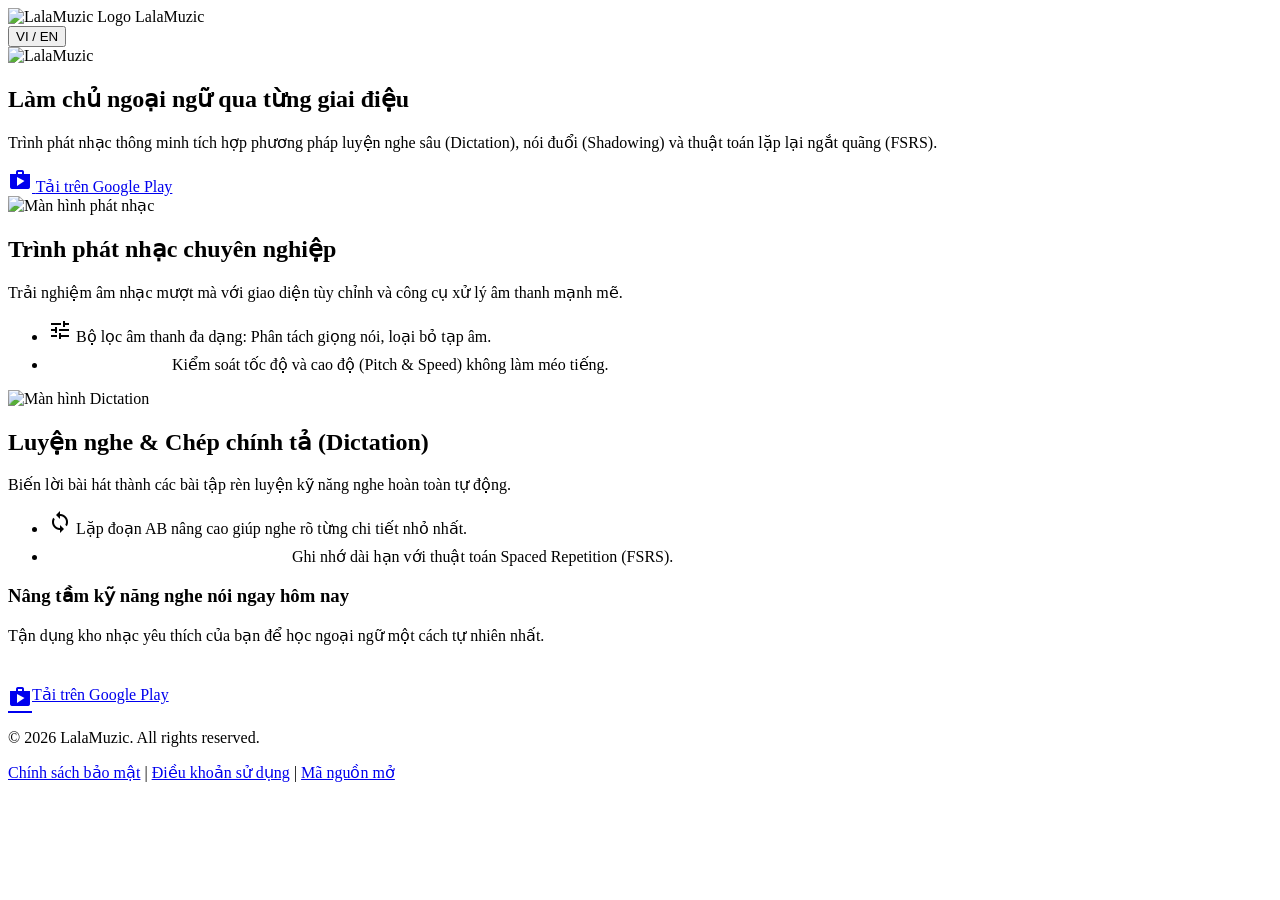
==== index.html @ 174fa98a "Create index.html" ====
<!DOCTYPE html>
<html lang="vi">
<head>
    <meta charset="UTF-8">
    <meta name="viewport" content="width=device-width, initial-scale=1.0">
    <meta name="description" content="LalaMuzic - Trình phát nhạc kết hợp học ngoại ngữ qua Dictation và Shadowing.">
    <title>LalaMuzic - Học ngoại ngữ qua âm nhạc</title>
    <!-- Bạn có thể thay logo.png bằng icon của LalaMuzic -->
    <link rel="icon" type="image/png" href="logo.png">
    <link href="https://fonts.googleapis.com/css2?family=Roboto:wght@300;400;500;700&display=swap" rel="stylesheet">
    <link href="https://fonts.googleapis.com/icon?family=Material+Icons" rel="stylesheet">
    <link rel="stylesheet" href="style.css">
</head>
<body>
    <div class="toolbar">
        <div class="toolbar-logo">
            <img src="logo.png" alt="LalaMuzic Logo">
            LalaMuzic
        </div>
        <div class="toolbar-actions">
            <button class="lang-btn" id="langToggle" onclick="toggleLanguage()">VI / EN</button>
        </div>
    </div>

    <section class="hero-section">
        <div class="hero-content">
            <img src="logo.png" alt="LalaMuzic" class="hero-logo">
            <h1 class="hero-slogan" data-i18n="slogan">Làm chủ ngoại ngữ qua từng giai điệu</h1>
            <p class="hero-subtitle" data-i18n="hero_desc">Trình phát nhạc thông minh tích hợp phương pháp luyện nghe sâu (Dictation), nói đuổi (Shadowing) và thuật toán lặp lại ngắt quãng (FSRS).</p>
            <a href="https://play.google.com/store/apps/details?id=com.lathedo.lalamuzic" class="playstore-btn" target="_blank">
                <i class="material-icons">shop</i>
                <span data-i18n="download">Tải trên Google Play</span>
            </a>
        </div>
    </section>

    <section class="feature-section bg-white">
        <div class="container-inner layout-zigzag">
            <div class="feature-visual">
                <div class="mockup-shape">
                    <div class="device-frame">
                        <!-- Cập nhật ảnh chụp màn hình app của bạn vào đây -->
                        <img src="player.png" alt="Màn hình phát nhạc" title="Giao diện LalaMuzic">
                    </div>
                </div>
            </div>
            <div class="feature-text">
                <h2 class="feature-title" data-i18n="box1_title">Trình phát nhạc chuyên nghiệp</h2>
                <p class="feature-desc" data-i18n="box1_desc">
                    Trải nghiệm âm nhạc mượt mà với giao diện tùy chỉnh và công cụ xử lý âm thanh mạnh mẽ.
                </p>
                <ul class="feature-list mt-4">
                    <li>
                        <i class="material-icons accent-icon">tune</i>
                        <span data-i18n="icon_filter">Bộ lọc âm thanh đa dạng: Phân tách giọng nói, loại bỏ tạp âm.</span>
                    </li>
                    <li>
                        <i class="material-icons accent-icon">speed</i>
                        <span data-i18n="icon_speed">Kiểm soát tốc độ và cao độ (Pitch & Speed) không làm méo tiếng.</span>
                    </li>
                </ul>
            </div>
        </div>
    </section>

    <section class="feature-section bg-alt">
        <div class="container-inner layout-zigzag reverse">
            <div class="feature-visual">
                <div class="mockup-shape">
                    <div class="device-frame">
                        <img src="dictation.png" alt="Màn hình Dictation">
                    </div>
                </div>
            </div>
            <div class="feature-text">
                <h2 class="feature-title" data-i18n="box2_title">Luyện nghe & Chép chính tả (Dictation)</h2>
                <p class="feature-desc" data-i18n="box2_desc">
                    Biến lời bài hát thành các bài tập rèn luyện kỹ năng nghe hoàn toàn tự động.
                </p>
                <ul class="feature-list mt-4">
                    <li>
                        <i class="material-icons accent-icon">loop</i>
                        <span data-i18n="icon_ab">Lặp đoạn AB nâng cao giúp nghe rõ từng chi tiết nhỏ nhất.</span>
                    </li>
                    <li>
                        <i class="material-icons accent-icon">psychology</i>
                        <span data-i18n="icon_fsrs">Ghi nhớ dài hạn với thuật toán Spaced Repetition (FSRS).</span>
                    </li>
                </ul>
            </div>
        </div>
    </section>

    <section class="cta-section">
        <div class="super__free">
            <h3 class="super__free-h3" data-i18n="free_title">Nâng tầm kỹ năng nghe nói ngay hôm nay</h3>
            <p class="super__free-description" data-i18n="free_desc">
                Tận dụng kho nhạc yêu thích của bạn để học ngoại ngữ một cách tự nhiên nhất.
            </p>
            <a href="https://play.google.com/store/apps/details?id=com.lathedo.lalamuzic" class="playstore-btn mt-4" target="_blank" style="margin-top: 24px; display: inline-flex;">
                <i class="material-icons">shop</i>
                <span data-i18n="download_cta">Tải trên Google Play</span>
            </a>
        </div>
    </section>

    <div class="footer">
        <p>&copy; 2026 LalaMuzic. All rights reserved.</p>
        <a href="policy_vi.html" id="link-policy" data-i18n="policy">Chính sách bảo mật</a> |
        <a href="terms_vi.html" id="link-terms" data-i18n="terms">Điều khoản sử dụng</a> |
        <a href="licenses_vi.html" id="link-licenses" data-i18n="licenses">Mã nguồn mở</a>
    </div>

    <script src="script.js"></script>
</body>
</html>
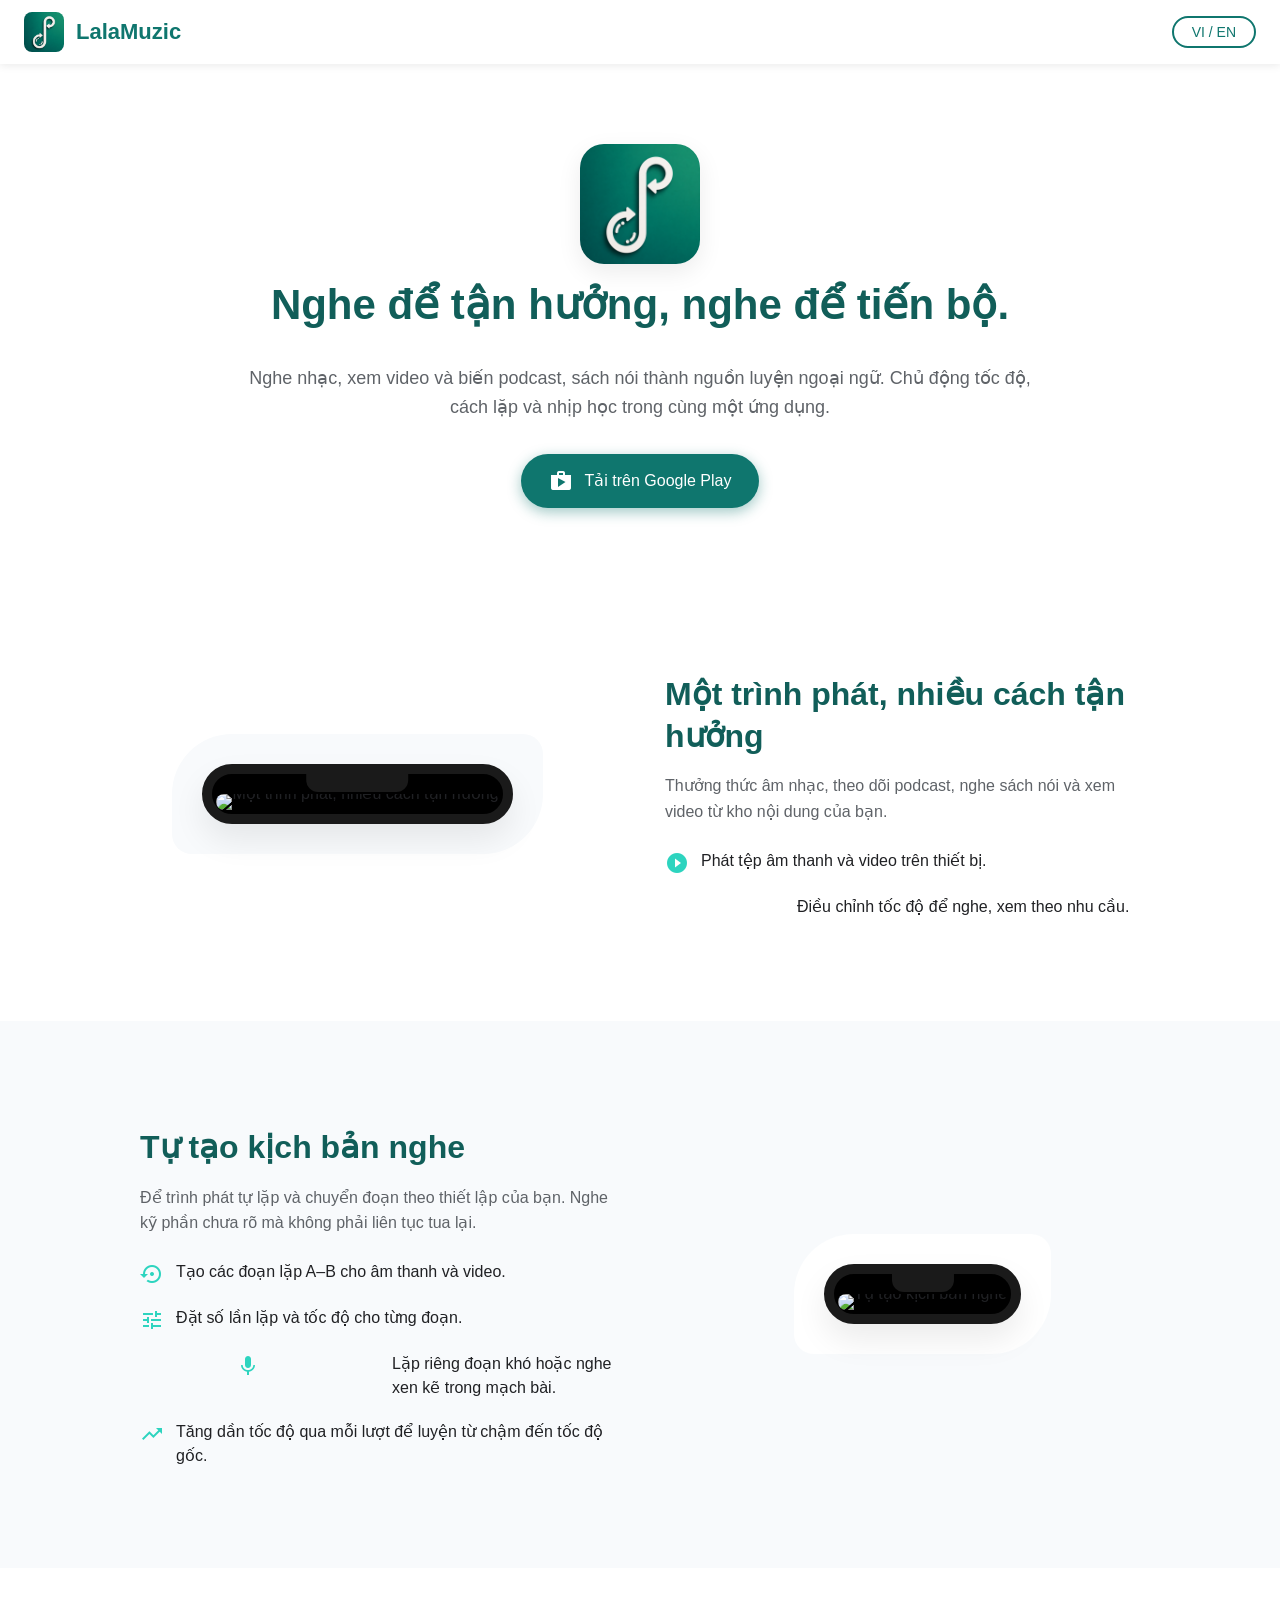
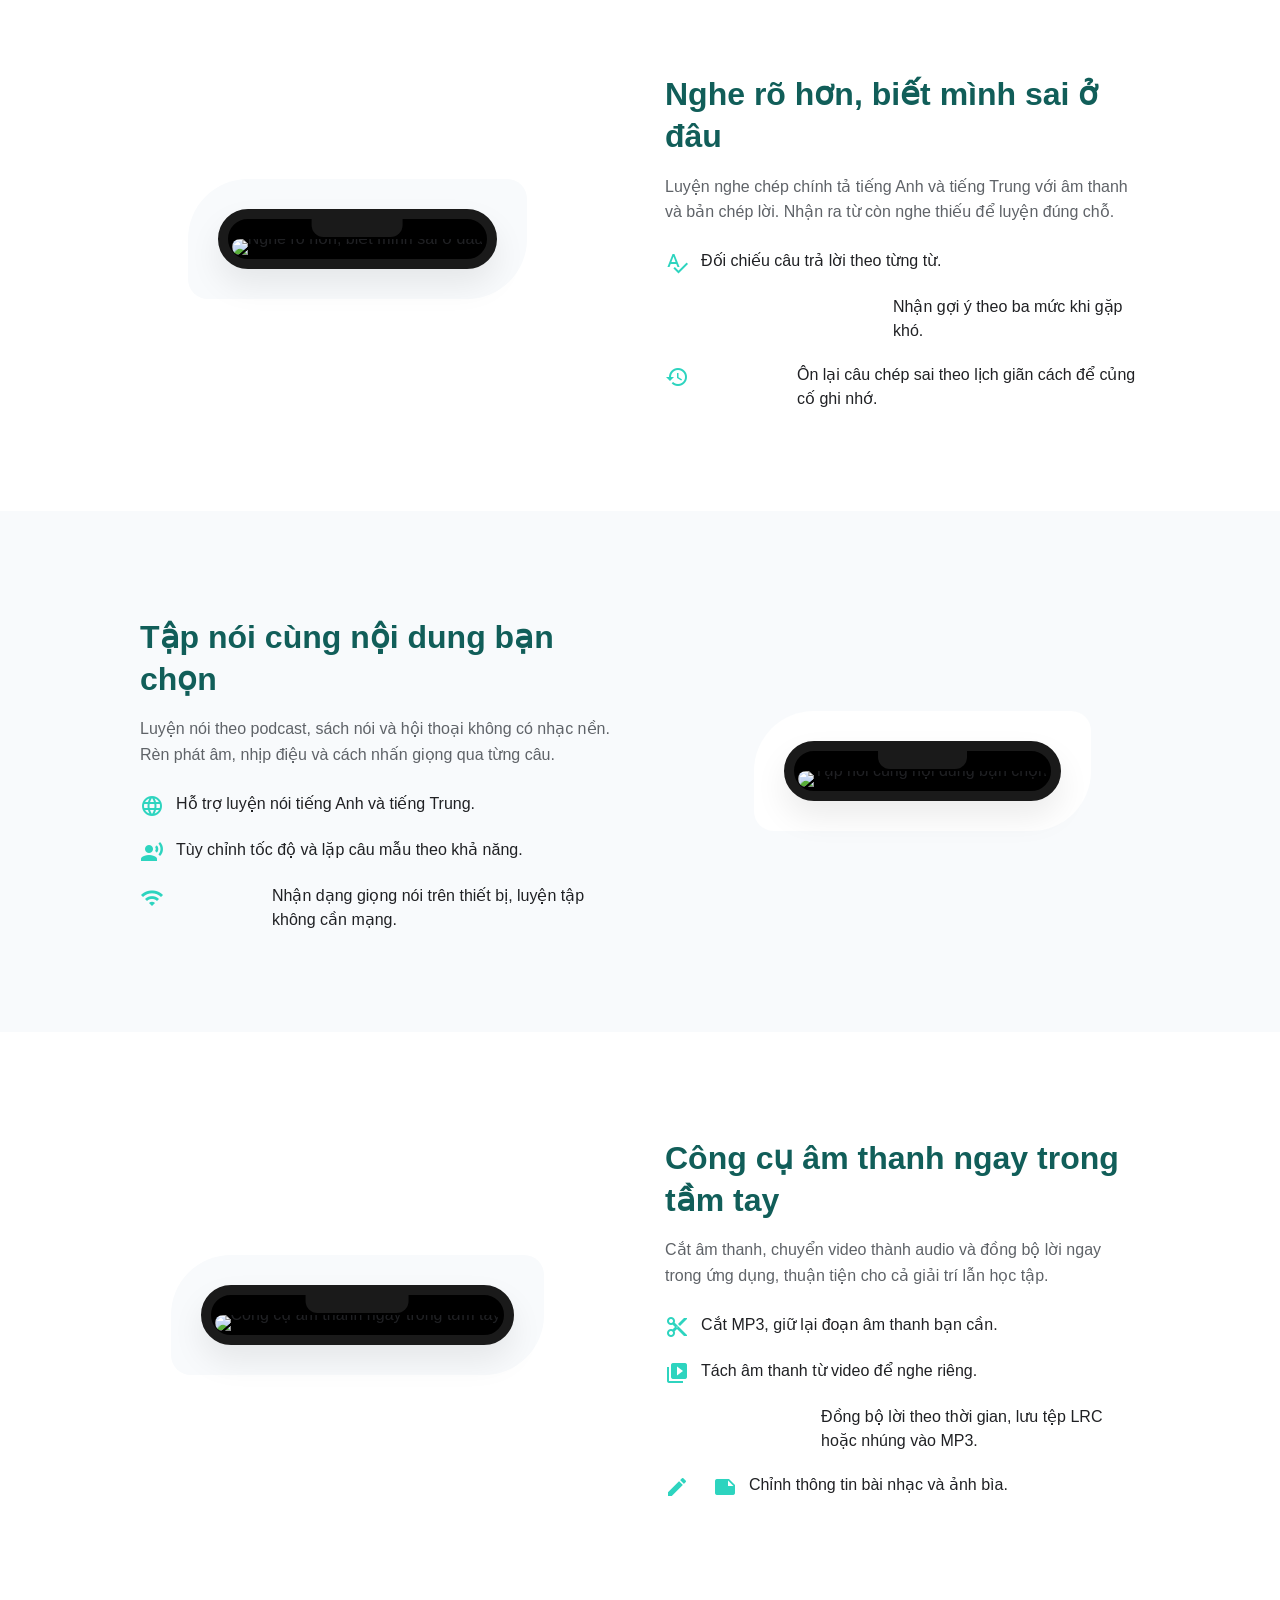
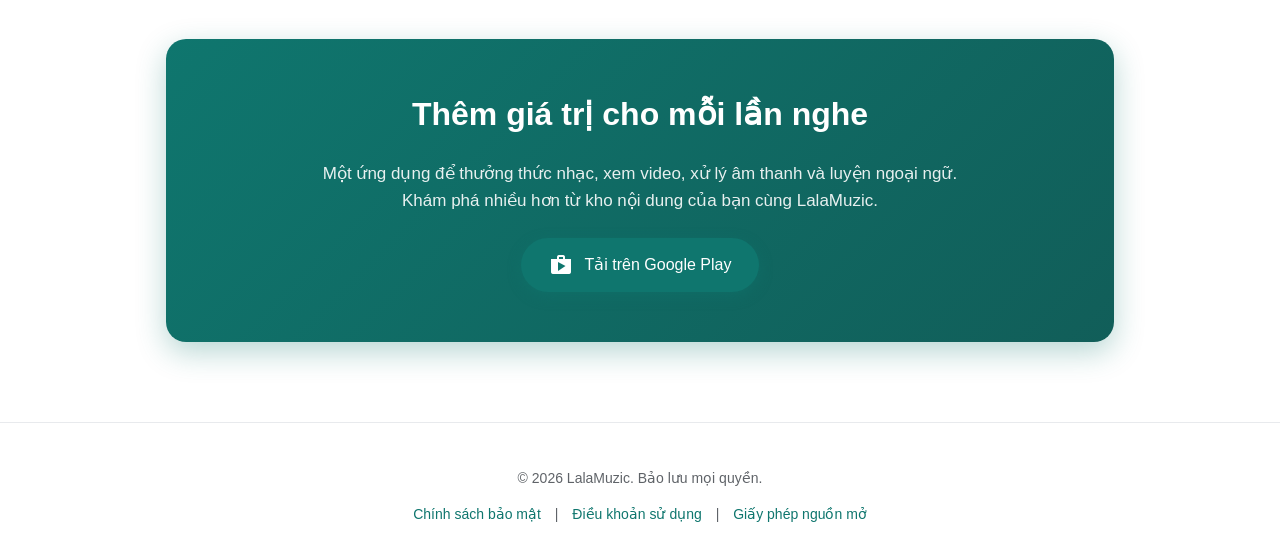
==== commit 0e60df91: "Update index.html" ====
--- a/index.html
+++ b/index.html
@@ -3,114 +3,228 @@
 <head>
     <meta charset="UTF-8">
     <meta name="viewport" content="width=device-width, initial-scale=1.0">
-    <meta name="description" content="LalaMuzic - Trình phát nhạc kết hợp học ngoại ngữ qua Dictation và Shadowing.">
-    <title>LalaMuzic - Học ngoại ngữ qua âm nhạc</title>
-    <!-- Bạn có thể thay logo.png bằng icon của LalaMuzic -->
+    <meta name="description" content="Nghe nhạc, xem video và luyện ngoại ngữ với LalaMuzic.">
+    <title>LalaMuzic — Thưởng thức âm nhạc, phát triển ngoại ngữ</title>
     <link rel="icon" type="image/png" href="logo.png">
     <link href="https://fonts.googleapis.com/css2?family=Roboto:wght@300;400;500;700&display=swap" rel="stylesheet">
     <link href="https://fonts.googleapis.com/icon?family=Material+Icons" rel="stylesheet">
     <link rel="stylesheet" href="style.css">
 </head>
 <body>
-    <div class="toolbar">
-        <div class="toolbar-logo">
-            <img src="logo.png" alt="LalaMuzic Logo">
-            LalaMuzic
-        </div>
-        <div class="toolbar-actions">
-            <button class="lang-btn" id="langToggle" onclick="toggleLanguage()">VI / EN</button>
-        </div>
-    </div>
-
-    <section class="hero-section">
-        <div class="hero-content">
-            <img src="logo.png" alt="LalaMuzic" class="hero-logo">
-            <h1 class="hero-slogan" data-i18n="slogan">Làm chủ ngoại ngữ qua từng giai điệu</h1>
-            <p class="hero-subtitle" data-i18n="hero_desc">Trình phát nhạc thông minh tích hợp phương pháp luyện nghe sâu (Dictation), nói đuổi (Shadowing) và thuật toán lặp lại ngắt quãng (FSRS).</p>
-            <a href="https://play.google.com/store/apps/details?id=com.lathedo.lalamuzic" class="playstore-btn" target="_blank">
-                <i class="material-icons">shop</i>
-                <span data-i18n="download">Tải trên Google Play</span>
-            </a>
-        </div>
-    </section>
-
-    <section class="feature-section bg-white">
-        <div class="container-inner layout-zigzag">
-            <div class="feature-visual">
-                <div class="mockup-shape">
-                    <div class="device-frame">
-                        <!-- Cập nhật ảnh chụp màn hình app của bạn vào đây -->
-                        <img src="player.png" alt="Màn hình phát nhạc" title="Giao diện LalaMuzic">
-                    </div>
-                </div>
-            </div>
-            <div class="feature-text">
-                <h2 class="feature-title" data-i18n="box1_title">Trình phát nhạc chuyên nghiệp</h2>
-                <p class="feature-desc" data-i18n="box1_desc">
-                    Trải nghiệm âm nhạc mượt mà với giao diện tùy chỉnh và công cụ xử lý âm thanh mạnh mẽ.
-                </p>
-                <ul class="feature-list mt-4">
-                    <li>
-                        <i class="material-icons accent-icon">tune</i>
-                        <span data-i18n="icon_filter">Bộ lọc âm thanh đa dạng: Phân tách giọng nói, loại bỏ tạp âm.</span>
-                    </li>
-                    <li>
-                        <i class="material-icons accent-icon">speed</i>
-                        <span data-i18n="icon_speed">Kiểm soát tốc độ và cao độ (Pitch & Speed) không làm méo tiếng.</span>
-                    </li>
-                </ul>
-            </div>
-        </div>
-    </section>
-
-    <section class="feature-section bg-alt">
-        <div class="container-inner layout-zigzag reverse">
-            <div class="feature-visual">
-                <div class="mockup-shape">
-                    <div class="device-frame">
-                        <img src="dictation.png" alt="Màn hình Dictation">
-                    </div>
-                </div>
-            </div>
-            <div class="feature-text">
-                <h2 class="feature-title" data-i18n="box2_title">Luyện nghe & Chép chính tả (Dictation)</h2>
-                <p class="feature-desc" data-i18n="box2_desc">
-                    Biến lời bài hát thành các bài tập rèn luyện kỹ năng nghe hoàn toàn tự động.
-                </p>
-                <ul class="feature-list mt-4">
-                    <li>
-                        <i class="material-icons accent-icon">loop</i>
-                        <span data-i18n="icon_ab">Lặp đoạn AB nâng cao giúp nghe rõ từng chi tiết nhỏ nhất.</span>
-                    </li>
-                    <li>
-                        <i class="material-icons accent-icon">psychology</i>
-                        <span data-i18n="icon_fsrs">Ghi nhớ dài hạn với thuật toán Spaced Repetition (FSRS).</span>
-                    </li>
-                </ul>
-            </div>
-        </div>
-    </section>
-
-    <section class="cta-section">
-        <div class="super__free">
-            <h3 class="super__free-h3" data-i18n="free_title">Nâng tầm kỹ năng nghe nói ngay hôm nay</h3>
-            <p class="super__free-description" data-i18n="free_desc">
-                Tận dụng kho nhạc yêu thích của bạn để học ngoại ngữ một cách tự nhiên nhất.
-            </p>
-            <a href="https://play.google.com/store/apps/details?id=com.lathedo.lalamuzic" class="playstore-btn mt-4" target="_blank" style="margin-top: 24px; display: inline-flex;">
-                <i class="material-icons">shop</i>
-                <span data-i18n="download_cta">Tải trên Google Play</span>
-            </a>
-        </div>
-    </section>
-
-    <div class="footer">
-        <p>&copy; 2026 LalaMuzic. All rights reserved.</p>
-        <a href="policy_vi.html" id="link-policy" data-i18n="policy">Chính sách bảo mật</a> |
-        <a href="terms_vi.html" id="link-terms" data-i18n="terms">Điều khoản sử dụng</a> |
-        <a href="licenses_vi.html" id="link-licenses" data-i18n="licenses">Mã nguồn mở</a>
-    </div>
-
-    <script src="script.js"></script>
+<div class="toolbar">
+    <div class="toolbar-logo">
+        <img src="logo.png" alt="LalaMuzic Logo">
+        LalaMuzic
+    </div>
+    <div class="toolbar-actions">
+        <button class="lang-btn" id="langToggle" onclick="toggleLanguage()">VI / EN</button>
+    </div>
+</div>
+
+<!-- PHẦN GIỚI THIỆU -->
+<section class="hero-section">
+    <div class="hero-content">
+        <img src="logo.png" alt="LalaMuzic" class="hero-logo">
+        <h1 class="hero-slogan">Nghe để tận hưởng, nghe để tiến bộ.</h1>
+        <p class="hero-subtitle">Nghe nhạc, xem video và biến podcast, sách nói thành nguồn luyện ngoại ngữ. Chủ động tốc độ, cách lặp và nhịp học trong cùng một ứng dụng.</p>
+        <a href="https://play.google.com/store/apps/details?id=com.lathedo.lalamuzic" class="playstore-btn" target="_blank">
+            <i class="material-icons">shop</i>
+            <span>Tải trên Google Play</span>
+        </a>
+    </div>
+</section>
+
+<!-- TÍNH NĂNG 1 -->
+<section class="feature-section bg-white">
+    <div class="container-inner layout-zigzag">
+        <div class="feature-visual">
+            <div class="mockup-shape">
+                <div class="device-frame">
+                    <img src="TN1.jpg" alt="Một trình phát, nhiều cách tận hưởng">
+                </div>
+            </div>
+        </div>
+        <div class="feature-text">
+            <h2 class="feature-title">Một trình phát, nhiều cách tận hưởng</h2>
+            <p class="feature-desc">
+                Thưởng thức âm nhạc, theo dõi podcast, nghe sách nói và xem video từ kho nội dung của bạn.
+            </p>
+            <ul class="feature-list mt-4">
+                <li>
+                    <i class="material-icons accent-icon">play_circle_filled</i>
+                    <span>Phát tệp âm thanh và video trên thiết bị.</span>
+                </li>
+                <li>
+                    <i class="material-icons accent-icon">speed</i>
+                    <span>Điều chỉnh tốc độ để nghe, xem theo nhu cầu.</span>
+                </li>
+            </ul>
+        </div>
+    </div>
+</section>
+
+<!-- TÍNH NĂNG 2 -->
+<section class="feature-section bg-alt">
+    <div class="container-inner layout-zigzag reverse">
+        <div class="feature-visual">
+            <div class="mockup-shape">
+                <div class="device-frame">
+                    <img src="TN2.jpg" alt="Tự tạo kịch bản nghe">
+                </div>
+            </div>
+        </div>
+        <div class="feature-text">
+            <h2 class="feature-title">Tự tạo kịch bản nghe</h2>
+            <p class="feature-desc">
+                Để trình phát tự lặp và chuyển đoạn theo thiết lập của bạn. Nghe kỹ phần chưa rõ mà không phải liên tục tua lại.
+            </p>
+            <ul class="feature-list mt-4">
+                <li>
+                    <i class="material-icons accent-icon">settings_backup_restore</i>
+                    <span>Tạo các đoạn lặp A–B cho âm thanh và video.</span>
+                </li>
+                <li>
+                    <i class="material-icons accent-icon">tune</i>
+                    <span>Đặt số lần lặp và tốc độ cho từng đoạn.</span>
+                </li>
+                <li>
+                    <i class="material-icons accent-icon">dynamic_feed</i>
+                    <span>Lặp riêng đoạn khó hoặc nghe xen kẽ trong mạch bài.</span>
+                </li>
+                <li>
+                    <i class="material-icons accent-icon">trending_up</i>
+                    <span>Tăng dần tốc độ qua mỗi lượt để luyện từ chậm đến tốc độ gốc.</span>
+                </li>
+            </ul>
+        </div>
+    </div>
+</section>
+
+<!-- TÍNH NĂNG 3 -->
+<section class="feature-section bg-white">
+    <div class="container-inner layout-zigzag">
+        <div class="feature-visual">
+            <div class="mockup-shape">
+                <div class="device-frame">
+                    <img src="TN3.jpg" alt="Nghe rõ hơn, biết mình sai ở đâu">
+                </div>
+            </div>
+        </div>
+        <div class="feature-text">
+            <h2 class="feature-title">Nghe rõ hơn, biết mình sai ở đâu</h2>
+            <p class="feature-desc">
+                Luyện nghe chép chính tả tiếng Anh và tiếng Trung với âm thanh và bản chép lời. Nhận ra từ còn nghe thiếu để luyện đúng chỗ.
+            </p>
+            <ul class="feature-list mt-4">
+                <li>
+                    <i class="material-icons accent-icon">spellcheck</i>
+                    <span>Đối chiếu câu trả lời theo từng từ.</span>
+                </li>
+                <li>
+                    <i class="material-icons accent-icon">lightbulb</i>
+                    <span>Nhận gợi ý theo ba mức khi gặp khó.</span>
+                </li>
+                <li>
+                    <i class="material-icons accent-icon">history_edu</i>
+                    <span>Ôn lại câu chép sai theo lịch giãn cách để củng cố ghi nhớ.</span>
+                </li>
+            </ul>
+        </div>
+    </div>
+</section>
+
+<!-- TÍNH NĂNG 4 -->
+<section class="feature-section bg-alt">
+    <div class="container-inner layout-zigzag reverse">
+        <div class="feature-visual">
+            <div class="mockup-shape">
+                <div class="device-frame">
+                    <img src="TN4.jpg" alt="Tập nói cùng nội dung bạn chọn">
+                </div>
+            </div>
+        </div>
+        <div class="feature-text">
+            <h2 class="feature-title">Tập nói cùng nội dung bạn chọn</h2>
+            <p class="feature-desc">
+                Luyện nói theo podcast, sách nói và hội thoại không có nhạc nền. Rèn phát âm, nhịp điệu và cách nhấn giọng qua từng câu.
+            </p>
+            <ul class="feature-list mt-4">
+                <li>
+                    <i class="material-icons accent-icon">language</i>
+                    <span>Hỗ trợ luyện nói tiếng Anh và tiếng Trung.</span>
+                </li>
+                <li>
+                    <i class="material-icons accent-icon">record_voice_over</i>
+                    <span>Tùy chỉnh tốc độ và lặp câu mẫu theo khả năng.</span>
+                </li>
+                <li>
+                    <i class="material-icons accent-icon">wifi_off</i>
+                    <span>Nhận dạng giọng nói trên thiết bị, luyện tập không cần mạng.</span>
+                </li>
+            </ul>
+        </div>
+    </div>
+</section>
+
+<!-- TÍNH NĂNG 5 -->
+<section class="feature-section bg-white">
+    <div class="container-inner layout-zigzag">
+        <div class="feature-visual">
+            <div class="mockup-shape">
+                <div class="device-frame">
+                    <img src="TN5.jpg" alt="Công cụ âm thanh ngay trong tầm tay">
+                </div>
+            </div>
+        </div>
+        <div class="feature-text">
+            <h2 class="feature-title">Công cụ âm thanh ngay trong tầm tay</h2>
+            <p class="feature-desc">
+                Cắt âm thanh, chuyển video thành audio và đồng bộ lời ngay trong ứng dụng, thuận tiện cho cả giải trí lẫn học tập.
+            </p>
+            <ul class="feature-list mt-4">
+                <li>
+                    <i class="material-icons accent-icon">content_cut</i>
+                    <span>Cắt MP3, giữ lại đoạn âm thanh bạn cần.</span>
+                </li>
+                <li>
+                    <i class="material-icons accent-icon">video_library</i>
+                    <span>Tách âm thanh từ video để nghe riêng.</span>
+                </li>
+                <li>
+                    <i class="material-icons accent-icon">lyrics</i>
+                    <span>Đồng bộ lời theo thời gian, lưu tệp LRC hoặc nhúng vào MP3.</span>
+                </li>
+                <li>
+                    <i class="material-icons accent-icon">edit_note</i>
+                    <span>Chỉnh thông tin bài nhạc và ảnh bìa.</span>
+                </li>
+            </ul>
+        </div>
+    </div>
+</section>
+
+<!-- LỜI KÊU GỌI CUỐI TRANG -->
+<section class="cta-section">
+    <div class="super__free">
+        <h3 class="super__free-h3">Thêm giá trị cho mỗi lần nghe</h3>
+        <p class="super__free-description">
+            Một ứng dụng để thưởng thức nhạc, xem video, xử lý âm thanh và luyện ngoại ngữ. Khám phá nhiều hơn từ kho nội dung của bạn cùng LalaMuzic.
+        </p>
+        <a href="https://play.google.com/store/apps/details?id=com.lathedo.lalamuzic" class="playstore-btn mt-4" target="_blank" style="margin-top: 24px; display: inline-flex;">
+            <i class="material-icons">shop</i>
+            <span>Tải trên Google Play</span>
+        </a>
+    </div>
+</section>
+
+<!-- CHÂN TRANG -->
+<div class="footer">
+    <p>&copy; 2026 LalaMuzic. Bảo lưu mọi quyền.</p>
+    <a href="policy_vi.html" id="link-policy">Chính sách bảo mật</a> |
+    <a href="terms_vi.html" id="link-terms">Điều khoản sử dụng</a> |
+    <a href="licenses_vi.html" id="link-licenses">Giấy phép nguồn mở</a>
+</div>
+
+<script src="script.js"></script>
 </body>
 </html>
--- a/style.css
+++ b/style.css
@@ -0,0 +1,236 @@
+/* --- Hệ thống Biến số Màu sắc (Chế độ Sáng) --- */
+:root {
+    --primary-color: #0F766E; /* Xanh ngọc Ocean Teal */
+    --primary-dark: #115E59;
+    --accent-color: #2DD4BF;
+    --cta-color: #0F766E;
+    --cta-hover: #115E59;
+    
+    /* Màu nền & Chữ */
+    --text-main: #202124;
+    --text-light: #5F6368;
+    --bg-white: #FFFFFF;
+    --section-bg-alt: #F8FAFC;
+    --toolbar-bg: #FFFFFF;
+    --card-bg: #FFFFFF;
+    --border-color: #E8EAED;
+    --shadow-color: rgba(0,0,0,0.08);
+}
+
+/* --- Chế độ Tối (Dark Mode Tự động) --- */
+@media (prefers-color-scheme: dark) {
+    :root {
+        --text-main: #E2E8F0;
+        --text-light: #94A3B8;
+        --bg-white: #0F172A;
+        --section-bg-alt: #1E293B;
+        --toolbar-bg: #0F172A;
+        --card-bg: #1E293B;
+        --border-color: #334155;
+        --shadow-color: rgba(0,0,0,0.4);
+    }
+}
+
+body {
+    font-family: 'Roboto', sans-serif;
+    margin: 0;
+    padding: 0;
+    background-color: var(--bg-white);
+    color: var(--text-main);
+    padding-top: 64px;
+    line-height: 1.6;
+}
+
+/* --- Toolbar --- */
+.toolbar {
+    position: fixed;
+    top: 0;
+    left: 0;
+    width: 100%;
+    height: 64px;
+    background-color: var(--toolbar-bg);
+    box-shadow: 0 2px 8px var(--shadow-color);
+    display: flex;
+    justify-content: space-between;
+    align-items: center;
+    padding: 0 24px;
+    box-sizing: border-box;
+    z-index: 1000;
+}
+.toolbar-logo {
+    display: flex;
+    align-items: center;
+    gap: 12px;
+    font-weight: 700;
+    font-size: 22px;
+    color: var(--primary-color);
+}
+.toolbar-logo img {
+    height: 40px;
+    width: auto;
+    border-radius: 8px;
+}
+.toolbar-actions {
+    display: flex;
+    align-items: center;
+    gap: 12px;
+}
+
+/* Nút Ngôn ngữ */
+.lang-btn {
+    background-color: transparent;
+    border: 2px solid var(--primary-color);
+    color: var(--primary-color);
+    padding: 6px 18px;
+    border-radius: 24px;
+    cursor: pointer;
+    font-weight: 500;
+    font-size: 14px;
+    transition: all 0.3s ease;
+}
+.lang-btn:hover {
+    background-color: var(--primary-color);
+    color: #FFF;
+}
+
+/* --- Hero Section --- */
+.hero-section {
+    text-align: center;
+    padding: 80px 20px 60px;
+    background-color: var(--bg-white);
+}
+.hero-content { max-width: 800px; margin: 0 auto; display: flex; flex-direction: column; align-items: center;}
+.hero-logo { width: 120px; margin-bottom: 16px; border-radius: 24px; box-shadow: 0 8px 24px var(--shadow-color);}
+.hero-slogan {
+    font-size: 42px;
+    font-weight: 700;
+    margin: 0 0 16px 0;
+    color: var(--primary-dark);
+    line-height: 1.2;
+}
+.hero-subtitle {
+    font-size: 18px;
+    color: var(--text-light);
+    margin-bottom: 32px;
+    line-height: 1.6;
+}
+
+/* Nút CTA */
+.playstore-btn {
+    display: inline-flex;
+    align-items: center;
+    gap: 12px;
+    background-color: var(--cta-color);
+    color: white;
+    padding: 14px 28px;
+    border-radius: 28px;
+    text-decoration: none;
+    font-weight: 500;
+    font-size: 16px;
+    box-shadow: 0 4px 14px rgba(15, 118, 110, 0.4);
+    transition: all 0.3s cubic-bezier(0.25, 0.8, 0.25, 1);
+}
+.playstore-btn:hover {
+    background-color: var(--cta-hover);
+    box-shadow: 0 6px 20px rgba(15, 118, 110, 0.6);
+    transform: translateY(-2px);
+}
+
+/* --- Sections Bố cục Zig-Zag --- */
+.feature-section { padding: 80px 20px; }
+.bg-white { background-color: var(--bg-white); }
+.bg-alt { background-color: var(--section-bg-alt); }
+.container-inner {
+    max-width: 1040px;
+    margin: 0 auto;
+    display: flex;
+    flex-direction: column;
+    align-items: center;
+    gap: 50px;
+}
+@media (min-width: 800px) {
+    .container-inner.layout-zigzag { flex-direction: row; justify-content: space-between; align-items: center; }
+    .container-inner.reverse { flex-direction: row-reverse; }
+    .feature-visual { flex: 1; display: flex; justify-content: center; }
+    .feature-text { flex: 1; padding: 0 20px; }
+}
+
+/* --- Thiết bị Mockup --- */
+.mockup-shape {
+    background: var(--section-bg-alt);
+    border-radius: 60px 20px 60px 20px;
+    padding: 30px;
+    display: inline-flex;
+    justify-content: center;
+}
+.bg-alt .mockup-shape { background: var(--bg-white); }
+.device-frame {
+    border: 10px solid #1a1a1a;
+    border-radius: 36px;
+    box-shadow: inset 0 0 0 4px #000, 0 16px 32px var(--shadow-color);
+    background: #000;
+    display: inline-block;
+    position: relative;
+    line-height: 0;
+    padding-top: 20px; 
+    padding-bottom: 4px; 
+}
+.device-frame::before {
+    content: '';
+    position: absolute;
+    top: 0;
+    left: 50%;
+    transform: translateX(-50%);
+    width: 35%; 
+    height: 18px; 
+    background: #1a1a1a;
+    border-bottom-left-radius: 12px;
+    border-bottom-right-radius: 12px;
+    z-index: 10;
+}
+.device-frame img {
+    max-height: 520px;
+    width: auto;
+    display: block;
+    border-radius: 16px; 
+    margin: 0 4px; 
+}
+
+/* --- Typography Nội dung --- */
+.feature-title {
+    font-size: 32px;
+    font-weight: 700;
+    color: var(--primary-dark);
+    margin-bottom: 16px;
+    line-height: 1.3;
+}
+.feature-desc {
+    font-size: 16px;
+    color: var(--text-light);
+    margin-bottom: 24px;
+    line-height: 1.6;
+}
+.mt-4 { margin-top: 24px; }
+.feature-list { list-style: none; padding: 0; margin: 0; }
+.feature-list li { display: flex; align-items: flex-start; gap: 12px; margin-bottom: 20px; line-height: 1.5; }
+.accent-icon { color: var(--accent-color); font-size: 24px; margin-top: 2px; }
+
+/* --- Kêu gọi hành động --- */
+.cta-section { padding: 40px 20px 80px; background-color: var(--bg-white); }
+.super__free {
+    max-width: 900px; margin: 0 auto;
+    background: linear-gradient(135deg, var(--primary-color), var(--primary-dark));
+    color: white; padding: 50px 24px; border-radius: 20px; text-align: center;
+    box-shadow: 0 10px 30px rgba(15, 118, 110, 0.3);
+}
+.super__free-h3 { font-size: 32px; margin: 0 0 20px 0; }
+.super__free-description { font-size: 17px; line-height: 1.6; max-width: 650px; margin: 0 auto; opacity: 0.9; }
+
+/* --- Footer --- */
+.footer {
+    text-align: center; padding: 30px 20px;
+    border-top: 1px solid var(--border-color); font-size: 14px;
+    color: var(--text-light); background-color: var(--bg-white);
+}
+.footer a { color: var(--primary-color); text-decoration: none; margin: 0 10px; font-weight: 500; transition: color 0.2s; }
+.footer a:hover { color: var(--accent-color); }
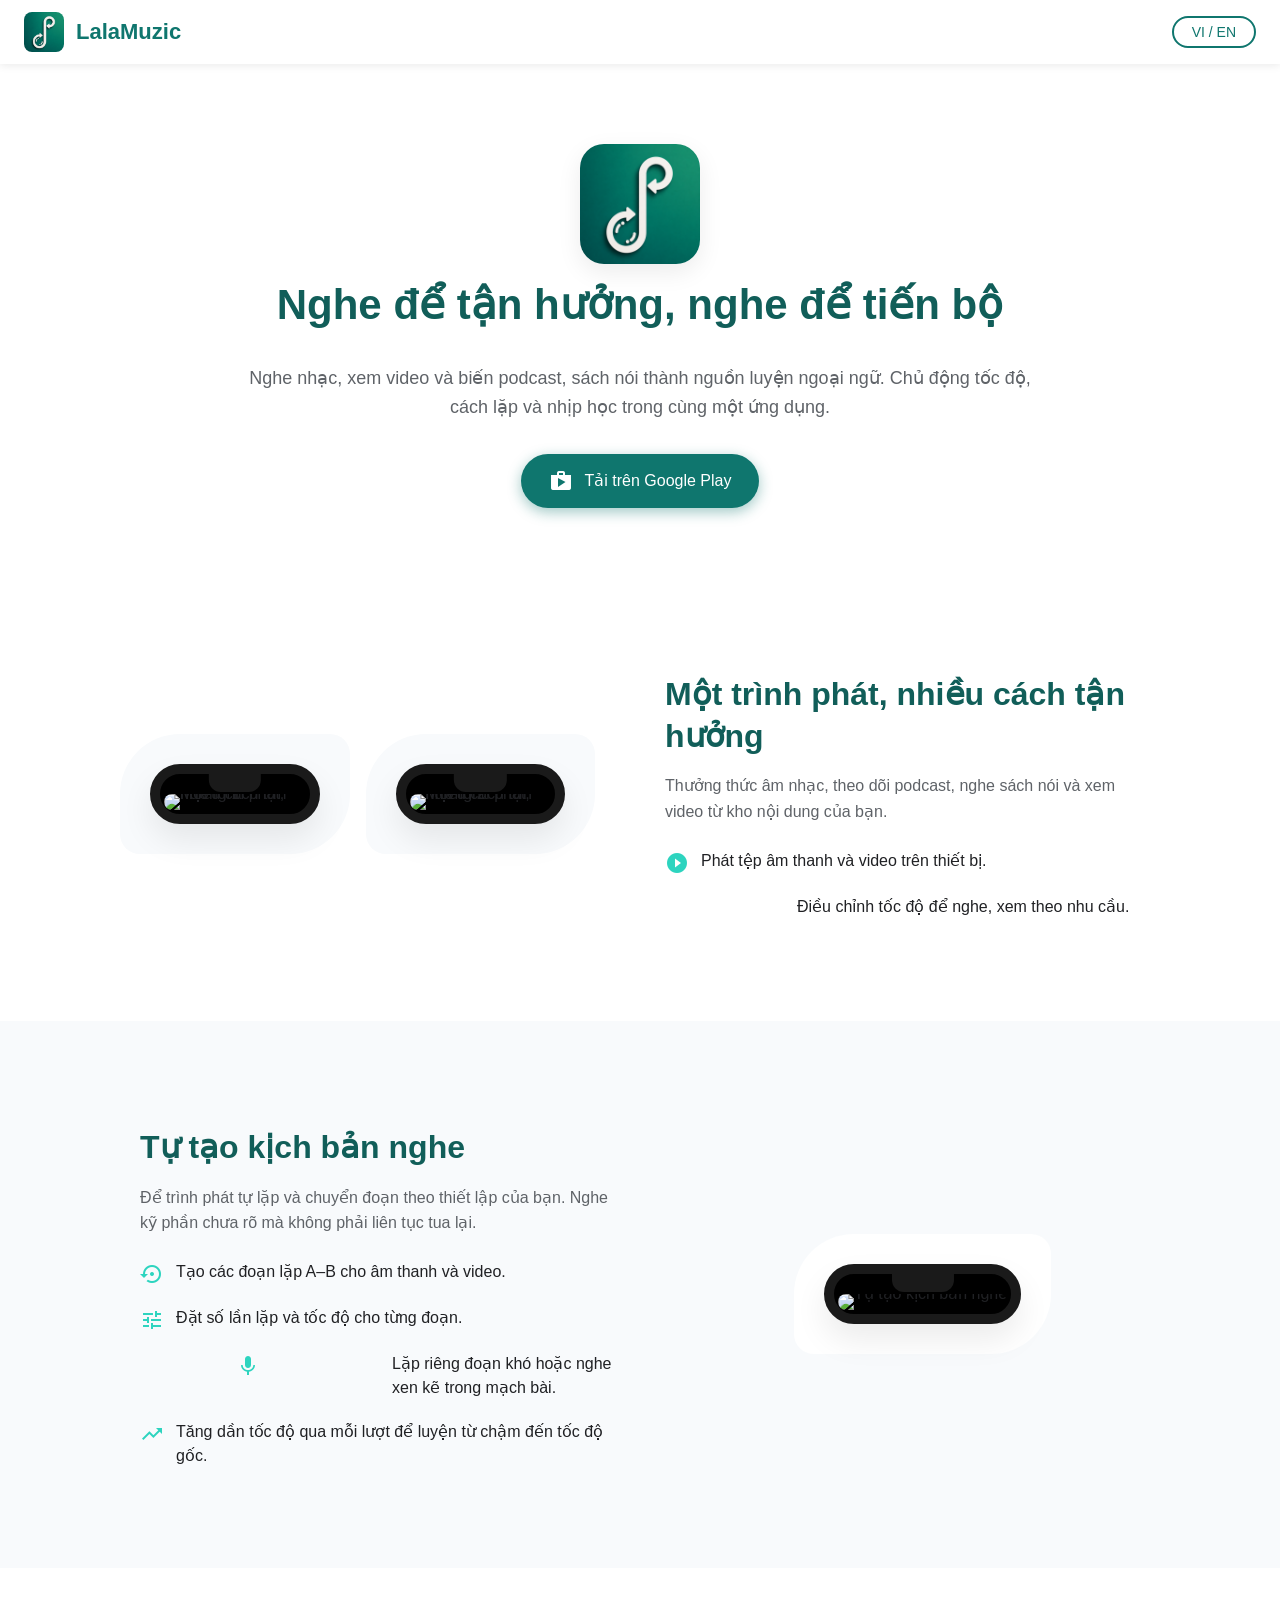
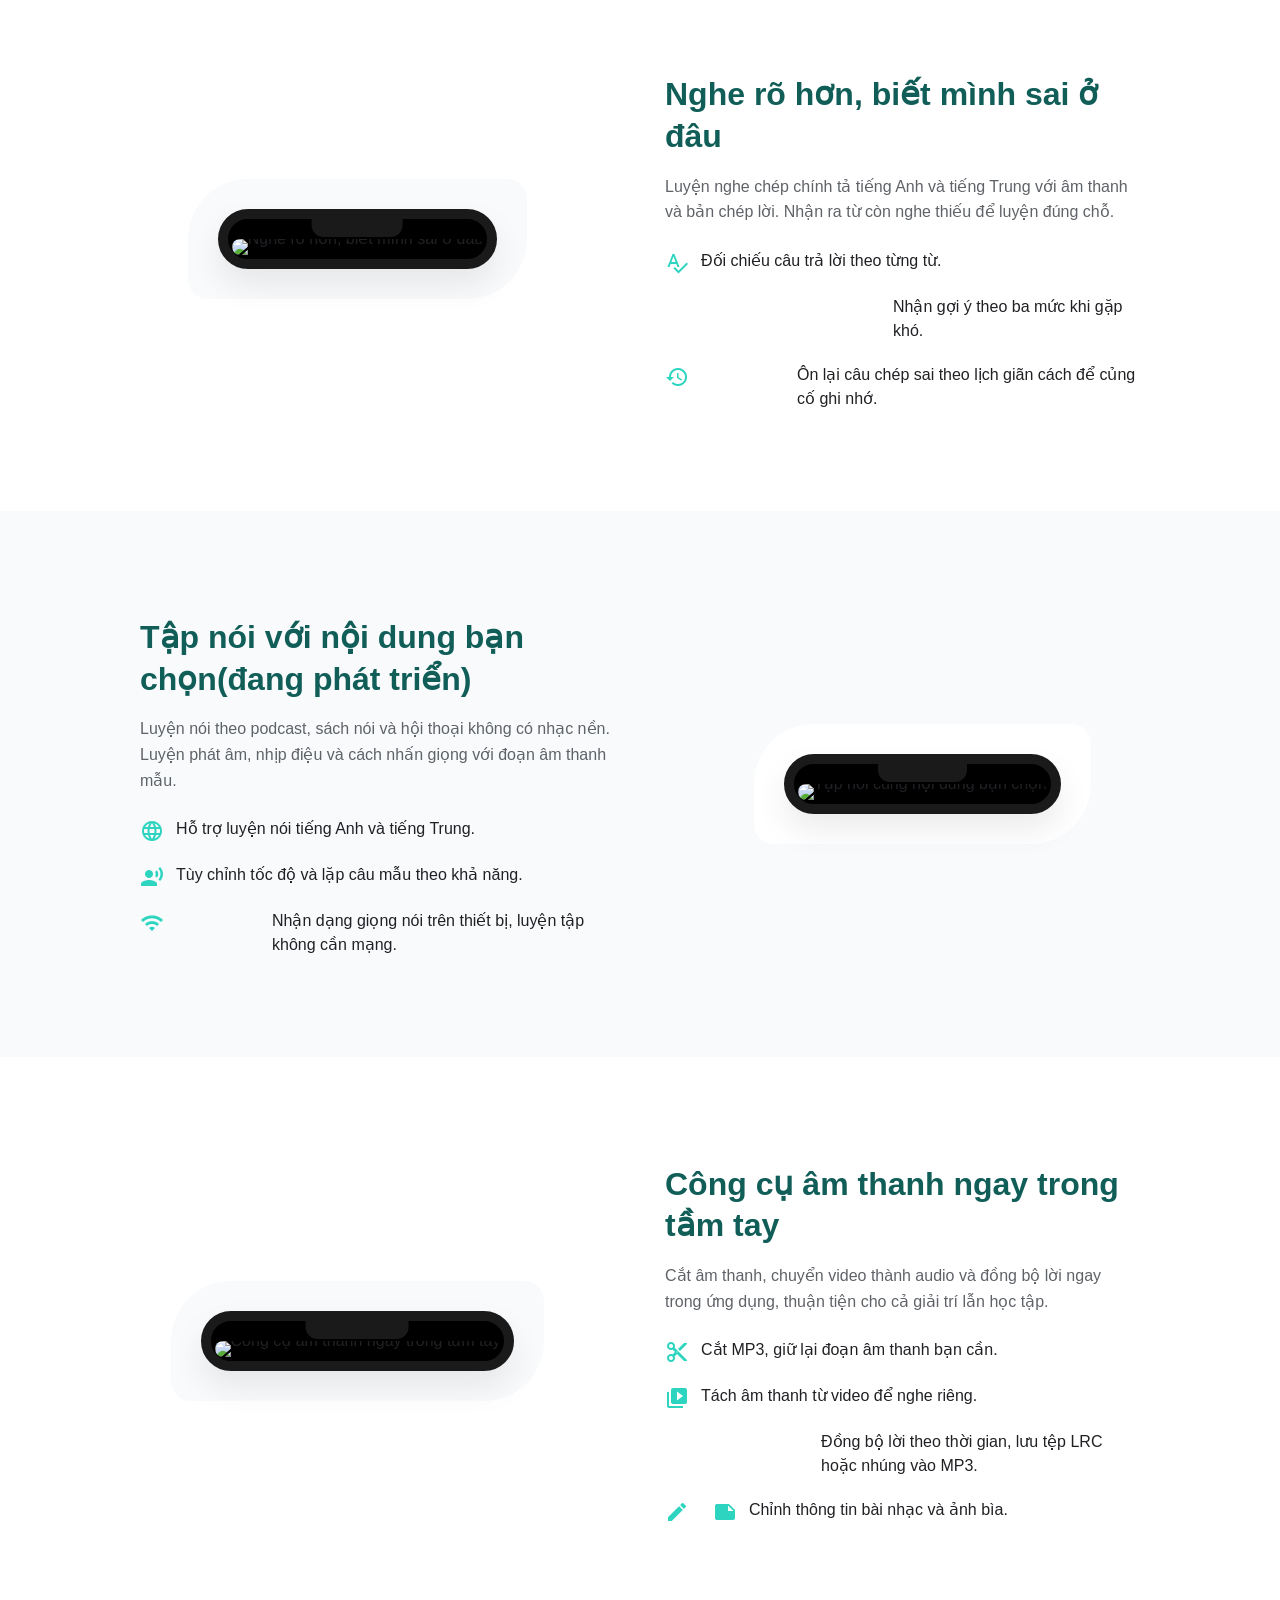
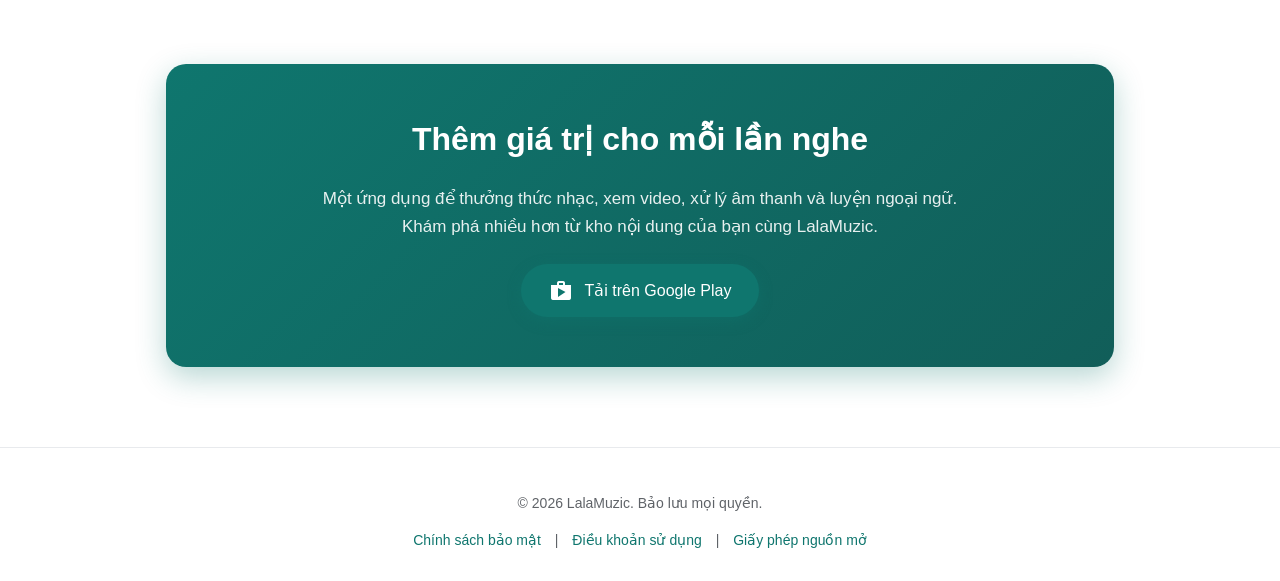
==== commit 51561b53: "Update index.html" ====
--- a/index.html
+++ b/index.html
@@ -3,7 +3,7 @@
 <head>
     <meta charset="UTF-8">
     <meta name="viewport" content="width=device-width, initial-scale=1.0">
-    <meta name="description" content="Nghe nhạc, xem video và luyện ngoại ngữ với LalaMuzic.">
+    <meta name="description" content="Nghe nhạc, xem video và luyện ngoại ngữ với LalaMuzic. Tạo kịch bản lặp đoạn, luyện nghe nói tiếng Anh, tiếng Trung và chỉnh sửa âm thanh ngay trong ứng dụng.">
     <title>LalaMuzic — Thưởng thức âm nhạc, phát triển ngoại ngữ</title>
     <link rel="icon" type="image/png" href="logo.png">
     <link href="https://fonts.googleapis.com/css2?family=Roboto:wght@300;400;500;700&display=swap" rel="stylesheet">
@@ -25,7 +25,7 @@
 <section class="hero-section">
     <div class="hero-content">
         <img src="logo.png" alt="LalaMuzic" class="hero-logo">
-        <h1 class="hero-slogan">Nghe để tận hưởng, nghe để tiến bộ.</h1>
+        <h1 class="hero-slogan">Nghe để tận hưởng, nghe để tiến bộ</h1>
         <p class="hero-subtitle">Nghe nhạc, xem video và biến podcast, sách nói thành nguồn luyện ngoại ngữ. Chủ động tốc độ, cách lặp và nhịp học trong cùng một ứng dụng.</p>
         <a href="https://play.google.com/store/apps/details?id=com.lathedo.lalamuzic" class="playstore-btn" target="_blank">
             <i class="material-icons">shop</i>
@@ -34,13 +34,19 @@
     </div>
 </section>
 
-<!-- TÍNH NĂNG 1 -->
+<!-- TÍNH NĂNG 1 (CẬP NHẬT 2 ẢNH) -->
 <section class="feature-section bg-white">
     <div class="container-inner layout-zigzag">
-        <div class="feature-visual">
-            <div class="mockup-shape">
-                <div class="device-frame">
-                    <img src="TN1.jpg" alt="Một trình phát, nhiều cách tận hưởng">
+        <!-- Đặt 2 ảnh cạnh nhau bằng Flexbox -->
+        <div class="feature-visual" style="display: flex; gap: 16px; justify-content: center; align-items: center;">
+            <div class="mockup-shape">
+                <div class="device-frame">
+                    <img src="TN11.jpg" alt="Một trình phát, nhiều cách tận hưởng 1">
+                </div>
+            </div>
+            <div class="mockup-shape">
+                <div class="device-frame">
+                    <img src="TN12.jpg" alt="Một trình phát, nhiều cách tận hưởng 2">
                 </div>
             </div>
         </div>
@@ -144,9 +150,9 @@
             </div>
         </div>
         <div class="feature-text">
-            <h2 class="feature-title">Tập nói cùng nội dung bạn chọn</h2>
-            <p class="feature-desc">
-                Luyện nói theo podcast, sách nói và hội thoại không có nhạc nền. Rèn phát âm, nhịp điệu và cách nhấn giọng qua từng câu.
+            <h2 class="feature-title">Tập nói với nội dung bạn chọn(đang phát triển)</h2>
+            <p class="feature-desc">
+                Luyện nói theo podcast, sách nói và hội thoại không có nhạc nền. Luyện phát âm, nhịp điệu và cách nhấn giọng với đoạn âm thanh mẫu.
             </p>
             <ul class="feature-list mt-4">
                 <li>
